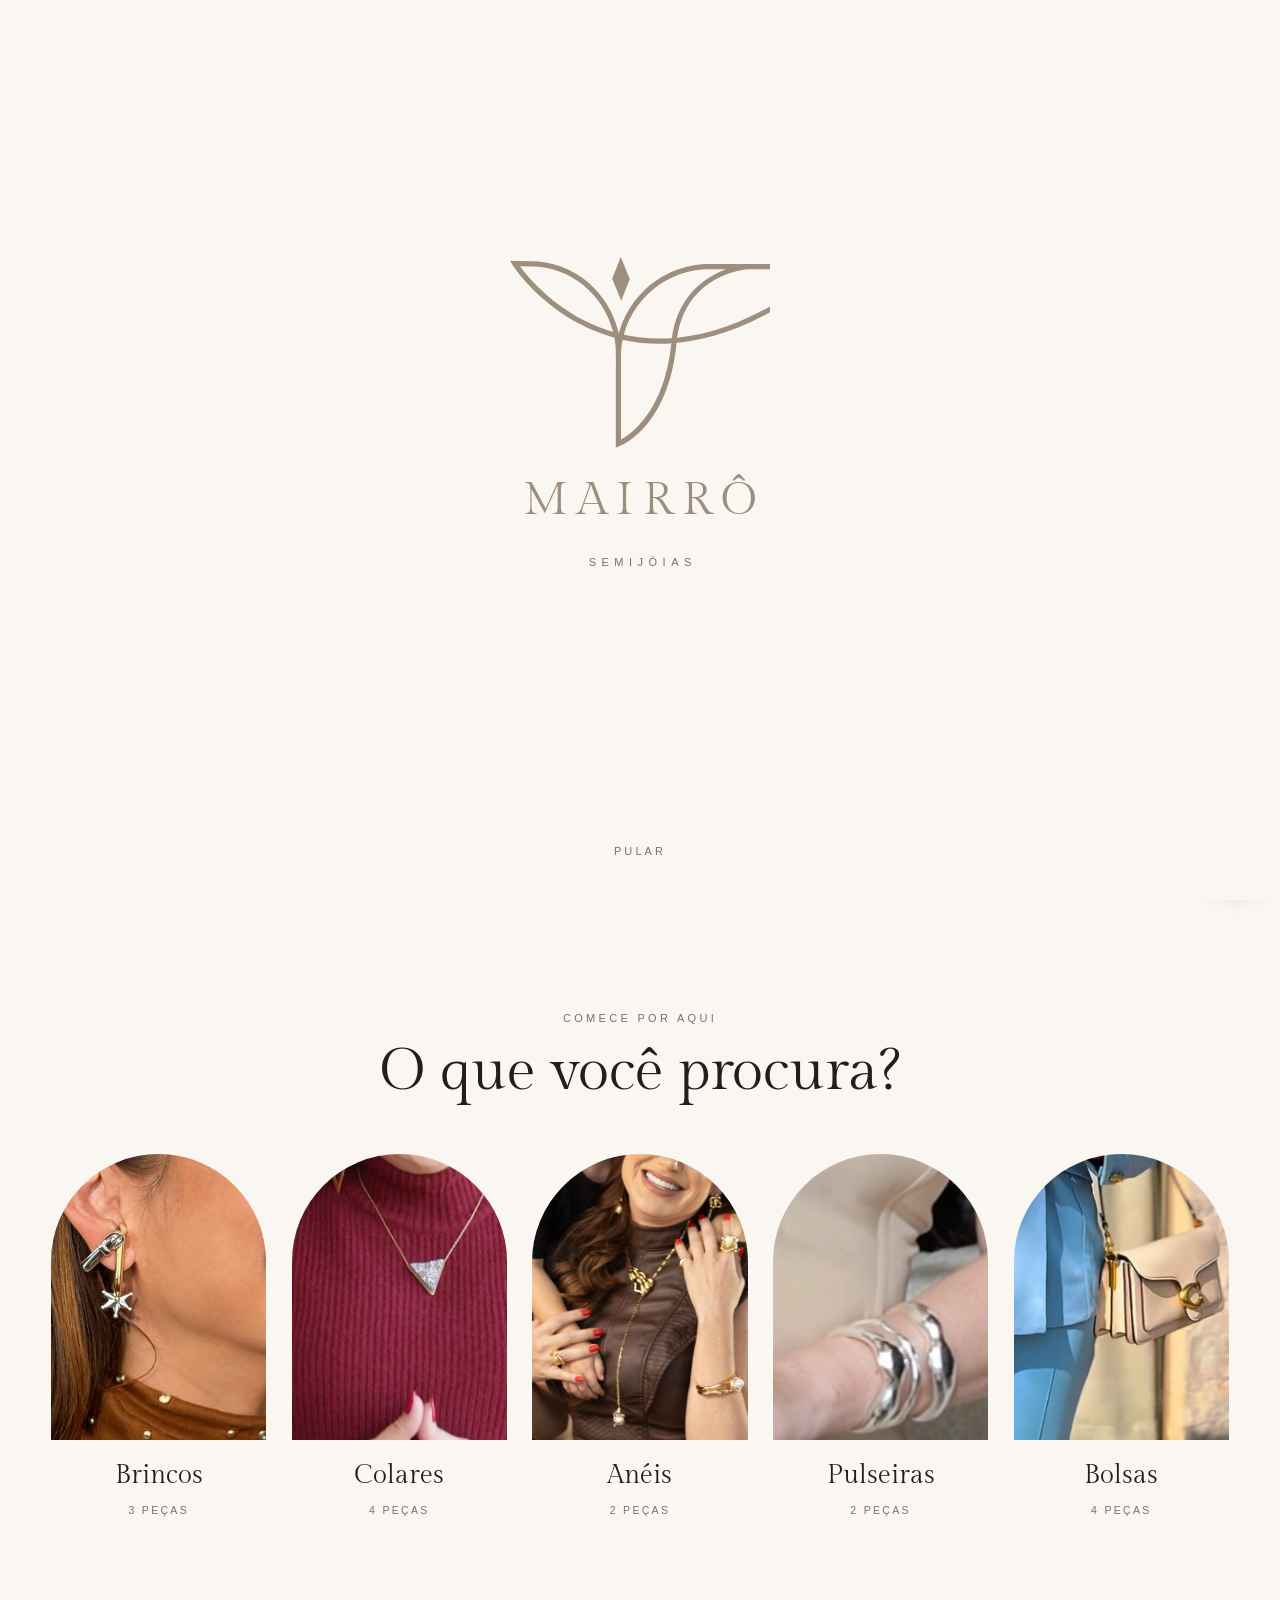
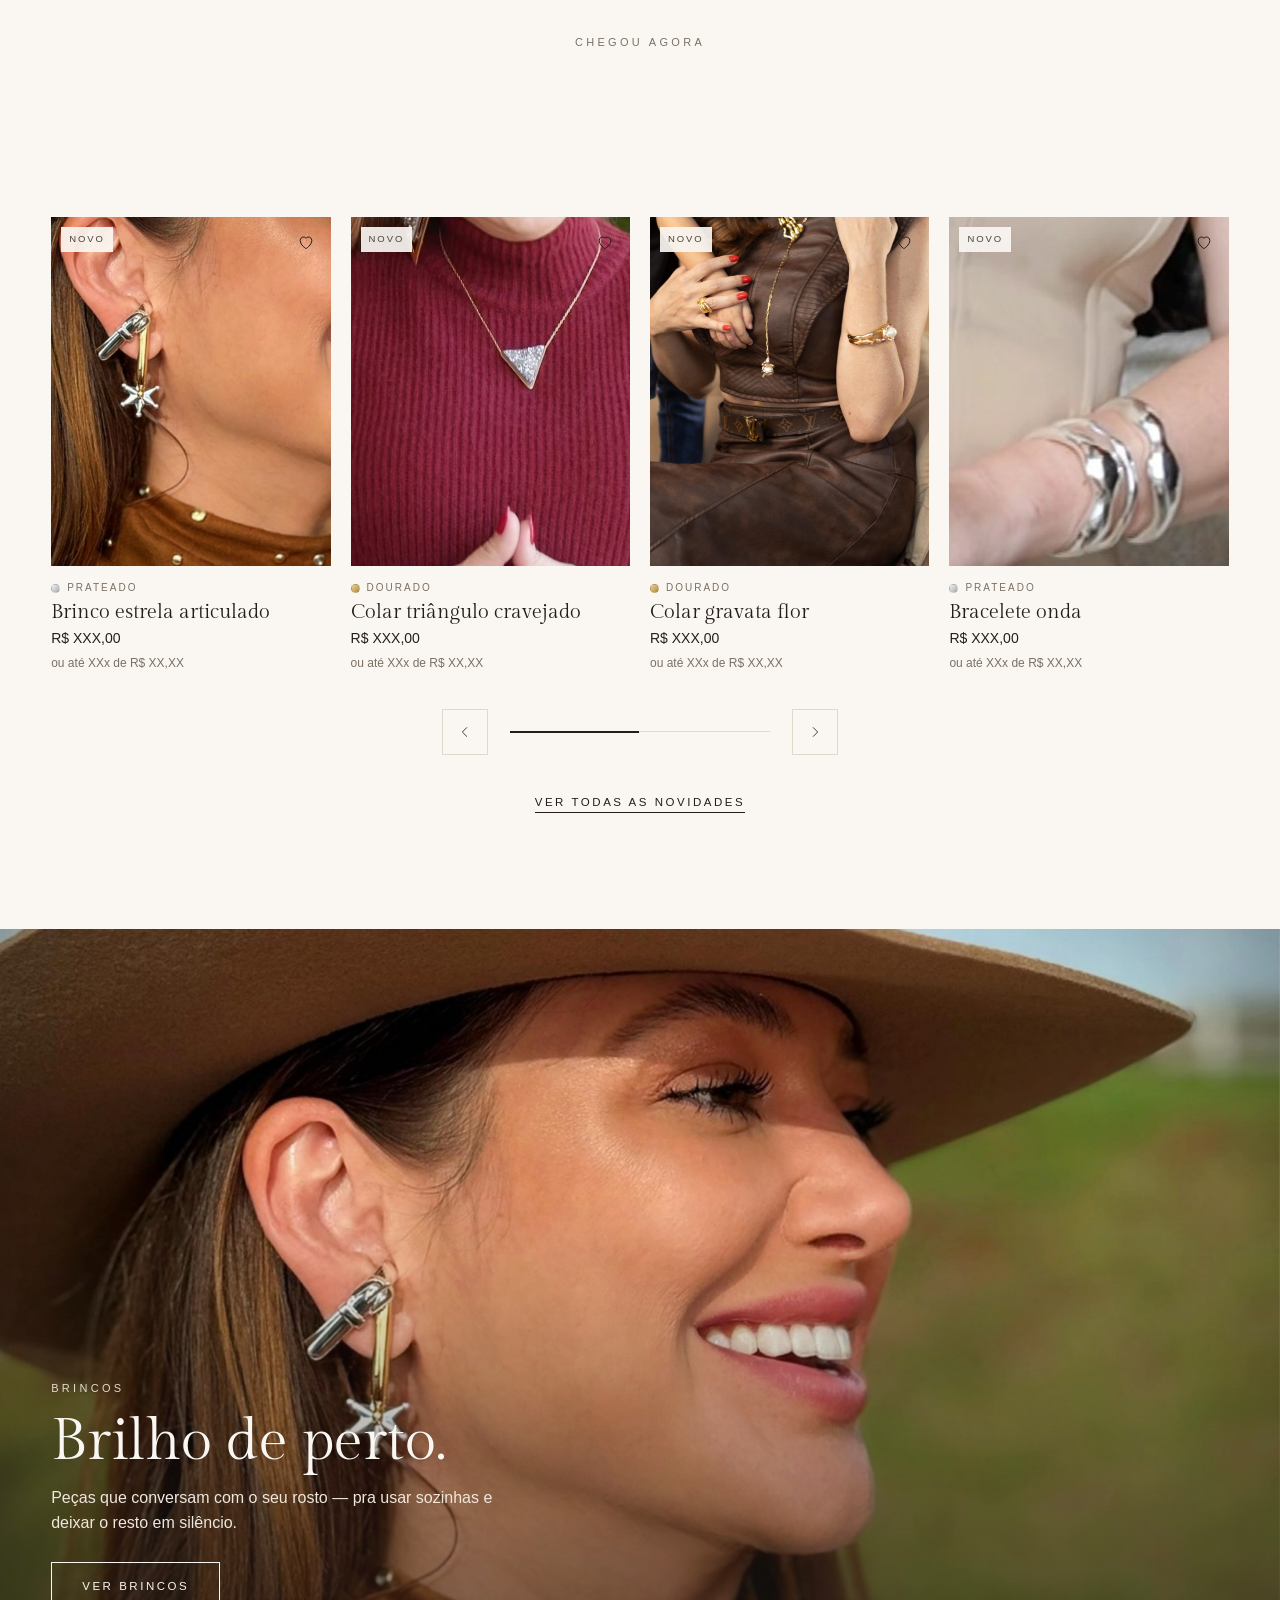
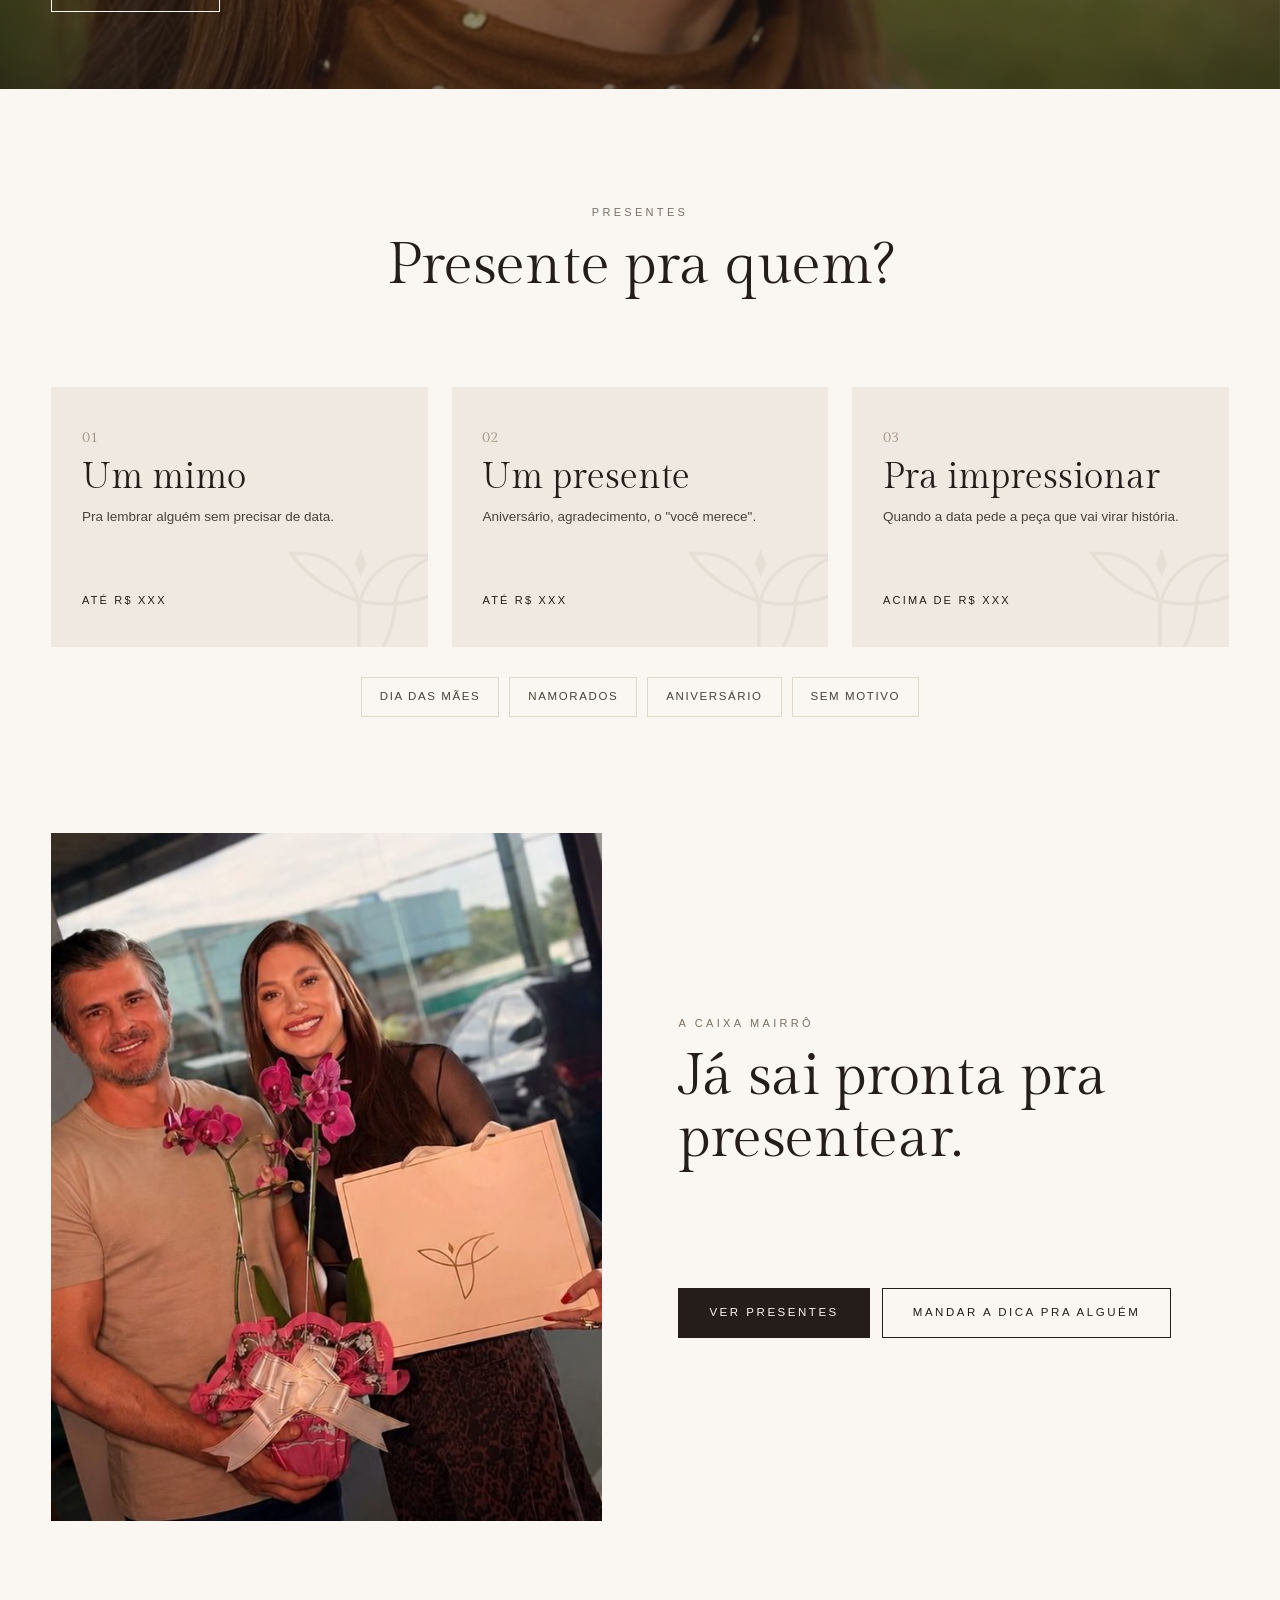
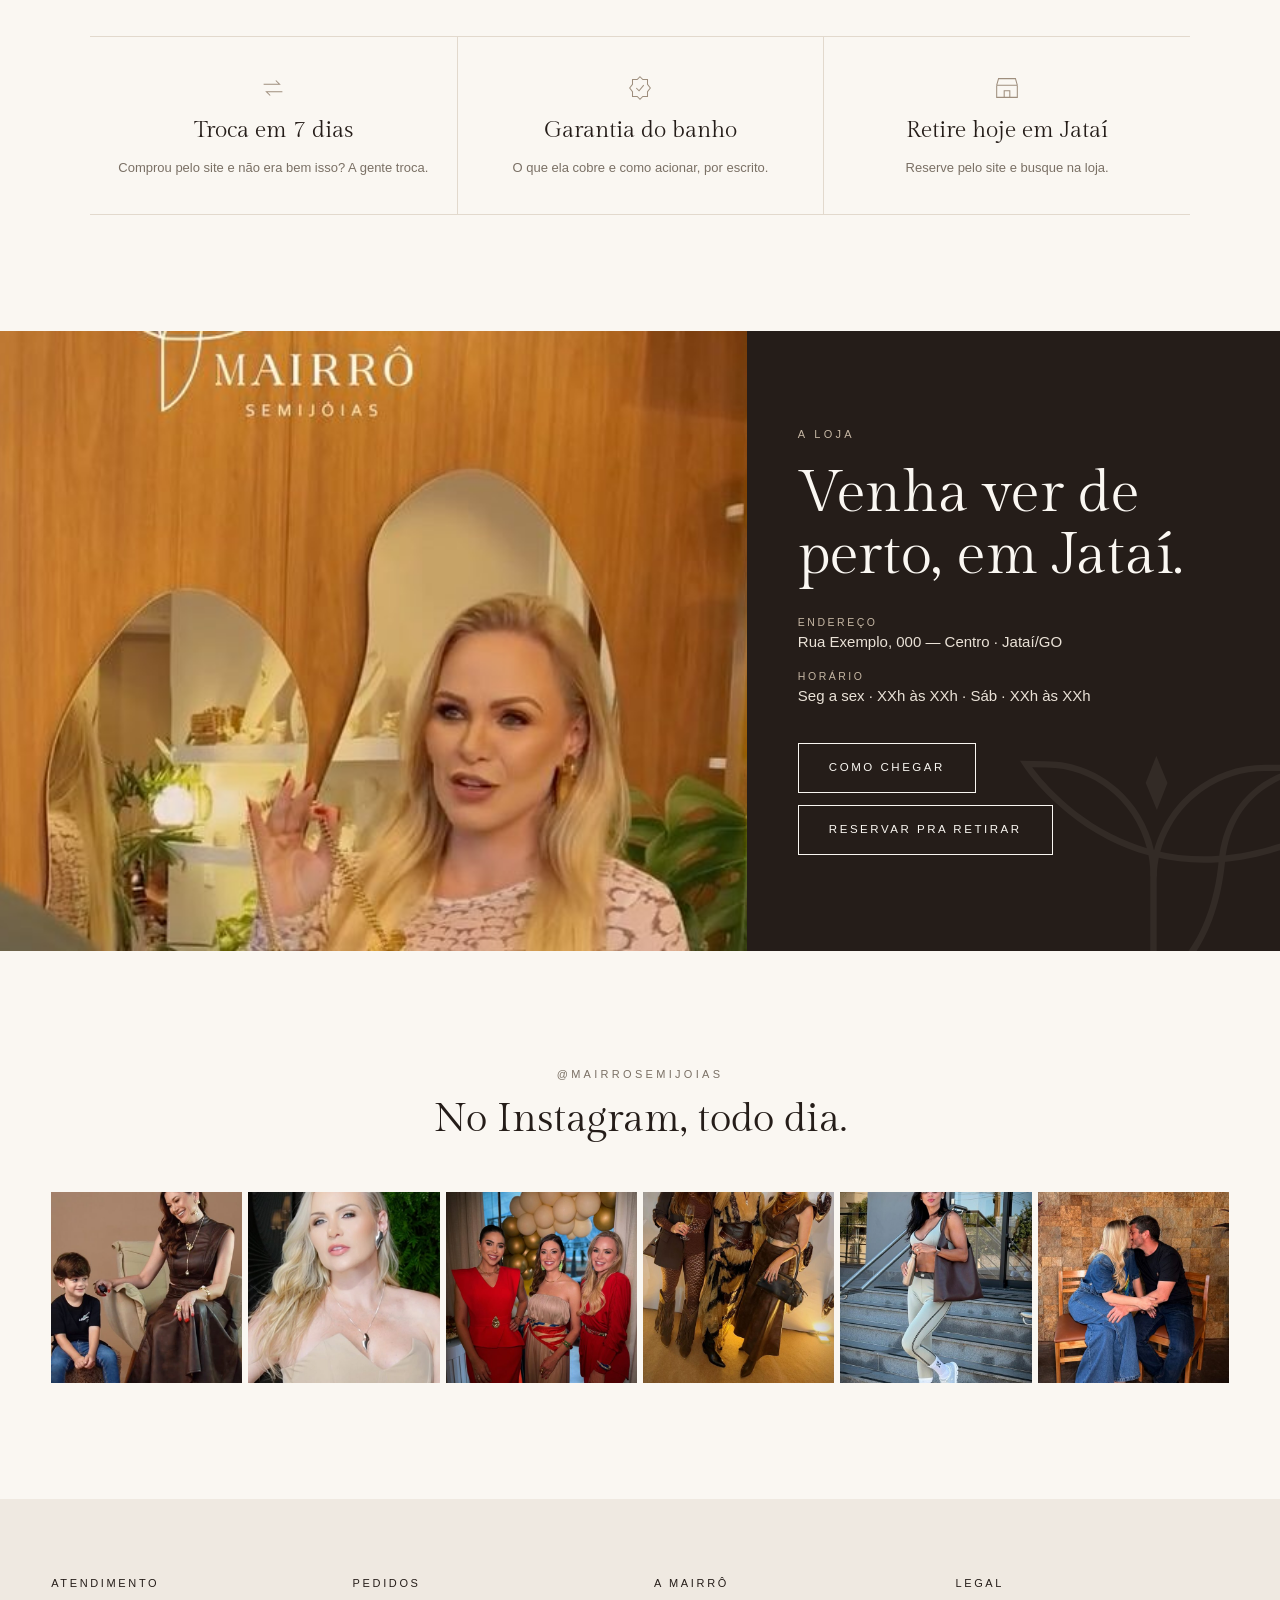
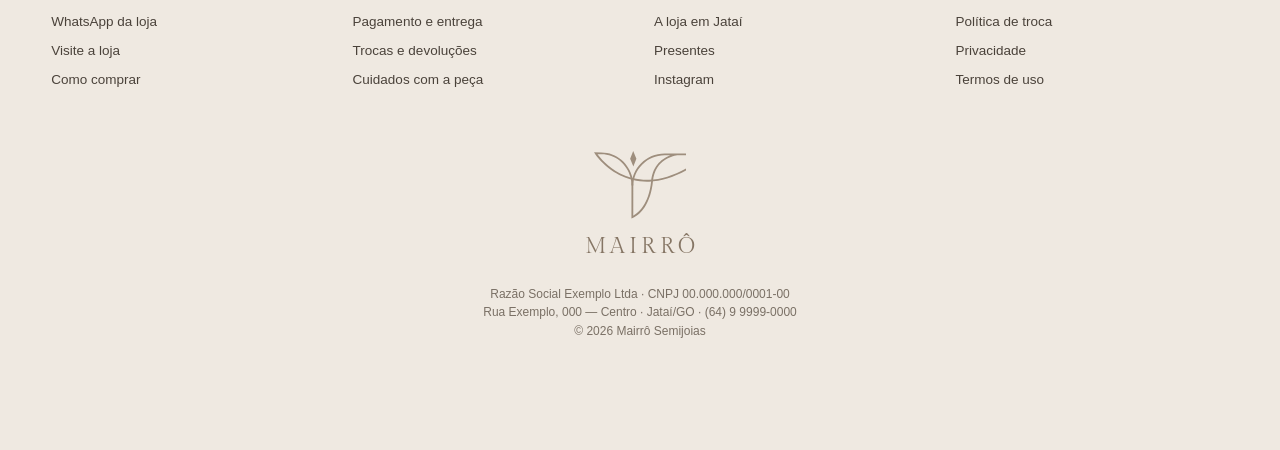
==== v3/index.html @ e27d553a "previa v3 @ c50f13db6a3b Pasta previa_v3_2026-09-25, sem CNAME, com noindex." ====
<!doctype html>
<html lang="pt-BR">
<head>
<meta charset="utf-8">
<meta name="robots" content="noindex, nofollow">
<meta name="previa-commit" content="c50f13db6a3b">
<meta name="viewport" content="width=device-width, initial-scale=1, viewport-fit=cover">
<meta name="previa" content="ZELES · Mairrô · prévia v3 · 25/09/2026">
<title>Mairrô Semijoias · Jataí</title>
<meta name="description" content="Semijoias e bolsas escolhidas peça por peça. Loja em Jataí/GO, envio para todo o Brasil.">
<meta name="theme-color" content="#FAF7F2">
<link rel="icon" href="img/favicon.svg" type="image/svg+xml">
<link rel="stylesheet" href="estilo.css">
</head>
<body class="abrindo">

<div id="abertura" aria-hidden="true">
  <div class="ab-marca">
    <svg class="ab-grafismo" data-grafismo viewBox="0 0 6698.79 4912.3"></svg>
    <div class="ab-nome"><span>M</span><span>A</span><span>I</span><span>R</span><span>R</span><span>Ô</span></div>
    <div class="ab-sub">SEMIJÓIAS</div>
  </div>
  <button class="ab-pular" type="button">pular</button>
</div>

<div class="faixa-topo"><div class="faixa-trilho">
  <span>Loja em Jataí · reserve e retire hoje</span><span class="ponto">◆</span>
  <span>Enviamos para todo o Brasil</span><span class="ponto">◆</span>
  <span>Troca em 7 dias</span>
</div></div>

<header class="topo" id="topo">
  <div class="topo-linha">
    <div class="topo-esq">
      <button class="ic-btn" id="abrir-menu" aria-label="Abrir menu"><svg viewBox="0 0 24 24"><path d="M3 7h18M3 12h18M3 17h18"/></svg></button>
      <a class="topo-link so-desk" href="#/loja">A loja em Jataí</a>
    </div>
    <a class="marca" href="#/" aria-label="Mairrô Semijoias — início">
      <svg class="marca-grafismo" data-grafismo viewBox="0 0 6698.79 4912.3" aria-hidden="true"></svg>
      <span class="marca-texto"><span class="marca-nome">MAIRRÔ</span><span class="marca-sub">SEMIJÓIAS</span></span>
    </a>
    <div class="topo-dir">
      <a class="topo-link so-desk" href="#/como-comprar">Como comprar</a>
      <button class="ic-btn" id="abrir-selecao" aria-label="Minha seleção">
        <svg viewBox="0 0 24 24"><path d="M12 20s-7-4.4-7-10a4 4 0 0 1 7-2.6A4 4 0 0 1 19 10c0 5.6-7 10-7 10z"/></svg>
        <span class="contador" id="contador" hidden>0</span>
      </button>
    </div>
  </div>
  <nav class="menu-desk" aria-label="Categorias">
    <a href="#/novidades">Novidades</a><a href="#/c/brincos">Brincos</a><a href="#/c/colares">Colares</a>
    <a href="#/c/aneis">Anéis</a><a href="#/c/pulseiras">Pulseiras</a><a href="#/c/bolsas">Bolsas</a>
    <a href="#/presentes" class="destaque">Presentes</a>
  </nav>
</header>

<div class="veu" id="veu"></div>
<aside class="gaveta gaveta-esq" id="gaveta-menu" aria-label="Menu">
  <div class="gaveta-cab"><span class="gaveta-tit">Menu</span><button class="ic-btn" data-fechar aria-label="Fechar"><svg viewBox="0 0 24 24"><path d="M6 6l12 12M18 6L6 18"/></svg></button></div>
  <nav class="menu-cel">
    <a href="#/novidades">Novidades</a><a href="#/c/brincos">Brincos</a><a href="#/c/colares">Colares</a>
    <a href="#/c/aneis">Anéis</a><a href="#/c/pulseiras">Pulseiras</a><a href="#/c/bolsas">Bolsas</a>
    <a href="#/presentes">Presentes</a>
  </nav>
  <div class="menu-cel-2">
    <a href="#/loja">A loja em Jataí</a><a href="#/como-comprar">Como comprar e trocar</a>
    <a href="https://www.instagram.com/mairrosemijoias" target="_blank" rel="noopener">Instagram @mairrosemijoias</a>
  </div>
  <svg class="gaveta-marca" data-grafismo viewBox="0 0 6698.79 4912.3" aria-hidden="true"></svg>
</aside>
<aside class="gaveta gaveta-dir" id="gaveta-selecao" aria-label="Minha seleção">
  <div class="gaveta-cab"><span class="gaveta-tit">Minha seleção</span><button class="ic-btn" data-fechar aria-label="Fechar"><svg viewBox="0 0 24 24"><path d="M6 6l12 12M18 6L6 18"/></svg></button></div>
  <div id="selecao-corpo"></div>
</aside>

<main id="app" tabindex="-1"></main>

<footer class="rodape">
  <div class="rodape-grade">
    <div><h4>Atendimento</h4><a href="#" data-whats="Oi! Vim pelo site e queria uma ajuda.">WhatsApp da loja</a><a href="#/loja">Visite a loja</a><a href="#/como-comprar">Como comprar</a></div>
    <div><h4>Pedidos</h4><a href="#/como-comprar">Pagamento e entrega</a><a href="#/como-comprar#troca">Trocas e devoluções</a><a href="#/como-comprar#cuidados">Cuidados com a peça</a></div>
    <div><h4>A Mairrô</h4><a href="#/loja">A loja em Jataí</a><a href="#/presentes">Presentes</a><a href="https://www.instagram.com/mairrosemijoias" target="_blank" rel="noopener">Instagram</a></div>
    <div><h4>Legal</h4><a href="#/como-comprar#troca">Política de troca</a><a href="#/como-comprar#privacidade">Privacidade</a><a href="#/como-comprar#termos">Termos de uso</a></div>
  </div>
  <div class="rodape-marca">
    <svg data-grafismo viewBox="0 0 6698.79 4912.3" aria-hidden="true"></svg>
    <span class="marca-nome">MAIRRÔ</span>
  </div>
  <p class="rodape-legal" id="rodape-legal"></p>
</footer>

<a class="whats-flutua" href="#" data-whats="Oi! Vim pelo site da Mairrô." aria-label="Falar no WhatsApp">
  <svg viewBox="0 0 24 24"><path d="M20 12a8 8 0 0 1-11.8 7L4 20l1.1-4A8 8 0 1 1 20 12z"/><path d="M9 9.5c.3 1.9 2.4 4.3 5 5l1.2-1.2-1.8-.9-.7.7c-.9-.4-1.9-1.4-2.3-2.3l.7-.7-.9-1.8z" class="cheio"/></svg>
</a>
<div class="aviso" id="aviso" role="status" aria-live="polite"></div>
<div class="selo-previa">Prévia ZELES · dados de exemplo</div>

<script src="dados.js"></script>
<script src="site.js"></script>
</body>
</html>
---- v3/estilo.css ----
@font-face{font-family:"Gilda Display";src:url("fontes/gilda-display.woff2") format("woff2");font-weight:400;font-display:swap}
@font-face{font-family:"Jost";src:url("fontes/jost.woff2") format("woff2");font-weight:300 500;font-display:swap}
/* Mairrô Semijoias — prévia v3 (25/09/2026), ZELES.
   Referências pedidas pelo Cassiano: Cartier, Hermès, Bulgari, Swarovski + o site da ālea.
   Cores: #E4DBD0 e #9E8E7D são as do arquivo do DESIGNER (Grafismo_PDF, Illustrator, 18/10/2023),
   lidas no próprio PDF. #FAF7F2, #251D19, #7A7065, #851D24 vêm do plano v4 (D12/D17): o #7A7065 dá
   4,54:1 sobre o papel e é a única tinta pra texto pequeno. #9E8E7D e #C6B7A4 NUNCA viram texto corrido.
   Fontes (OFL): Gilda Display no título (didone fina, parente do "MAIRRÔ" da logo; a Cormorant saiu
   porque desloca o acento do ô/í minúsculo), Jost no corpo
   (o "SEMIJÓIAS" espaçado). Troca de fonte = mudar --f-titulo / --f-corpo, nada mais. */

:root{
  --papel:#FAF7F2; --areia:#E4DBD0; --areia-2:#EFE9E1; --taupe:#9E8E7D; --marca:#C6B7A4;
  --tinta:#251D19; --tinta-2:#4A423A; --texto-peq:#7A7065; --vinho:#851D24; --linha:#E2D9CD;
  --f-titulo:"Gilda Display", "Didot", Georgia, serif;
  --f-corpo:"Jost", "Helvetica Neue", Arial, sans-serif;
  --lado:clamp(16px, 4vw, 56px);
  --topo-h:0px;
  --ease:cubic-bezier(.22,.61,.36,1);
}
*{box-sizing:border-box;margin:0;padding:0}
html{-webkit-text-size-adjust:100%}
body{font-synthesis:none;font-variant-numeric:lining-nums;background:var(--papel);color:var(--tinta);font-family:var(--f-corpo);font-weight:350;font-size:16px;line-height:1.55;
  -webkit-font-smoothing:antialiased;overflow-x:hidden}
img{display:block;max-width:100%}
a{color:inherit;text-decoration:none}
button{font:inherit;color:inherit;background:none;border:0;cursor:pointer}
svg{display:block}
:focus-visible{outline:1px solid var(--tinta);outline-offset:3px}

/* ---------- abertura (a da ālea, com o grafismo do designer se desenhando) ---------- */
#abertura{position:fixed;inset:0;z-index:100;background:var(--papel);display:grid;place-items:center;
  transition:opacity .7s var(--ease), visibility 0s linear .7s}
body:not(.abrindo) #abertura{opacity:0;visibility:hidden;pointer-events:none}
.ab-marca{display:grid;justify-items:center;gap:18px;transform:translateY(-4vh)}
.ab-grafismo{width:min(46vw,260px);height:auto;overflow:visible}
.ab-grafismo path{fill:var(--taupe);fill-opacity:0;stroke:var(--taupe);stroke-width:26;stroke-dasharray:1;stroke-dashoffset:1}
body.abrindo.anima .ab-grafismo path{animation:desenha 1.7s var(--ease) forwards, preenche .9s ease 1.35s forwards}
@keyframes desenha{to{stroke-dashoffset:0}}
@keyframes preenche{to{fill-opacity:1;stroke-opacity:0}}
.ab-nome{font-family:var(--f-titulo);font-weight:300;font-size:clamp(30px,7vw,46px);letter-spacing:.2em;color:var(--taupe);margin-right:-.2em}
.ab-nome span{display:inline-block;opacity:0;transform:translateY(10px)}
body.abrindo.anima .ab-nome span{animation:letra .7s var(--ease) forwards}
.ab-nome span:nth-child(1){animation-delay:1.45s!important}.ab-nome span:nth-child(2){animation-delay:1.52s!important}
.ab-nome span:nth-child(3){animation-delay:1.59s!important}.ab-nome span:nth-child(4){animation-delay:1.66s!important}
.ab-nome span:nth-child(5){animation-delay:1.73s!important}.ab-nome span:nth-child(6){animation-delay:1.80s!important}
@keyframes letra{to{opacity:1;transform:none}}
.ab-sub{font-size:11px;letter-spacing:.5em;margin-right:-.5em;color:var(--texto-peq);opacity:0}
body.abrindo.anima .ab-sub{animation:letra .8s var(--ease) 2.05s forwards}
.ab-pular{position:absolute;bottom:max(28px,env(safe-area-inset-bottom));left:50%;transform:translateX(-50%);
  font-size:11px;letter-spacing:.28em;text-transform:uppercase;color:var(--texto-peq);padding:12px 18px}
body.sem-abertura #abertura{display:none}
body.sem-abertura *, body.sem-abertura *::before{transition-duration:0s!important}

/* ---------- faixa de topo ---------- */
.faixa-topo{background:var(--tinta);color:var(--areia);font-size:11px;letter-spacing:.18em;text-transform:uppercase;
  overflow:hidden;white-space:nowrap;height:34px;display:flex;align-items:center;justify-content:center}
.faixa-trilho{display:flex;gap:18px;align-items:center}
.faixa-trilho .ponto{font-size:6px;color:var(--taupe)}
@media (max-width:760px){
  .faixa-trilho{animation:corre 26s linear infinite;justify-content:flex-start;padding-left:100%}
  .faixa-topo{justify-content:flex-start}
  @keyframes corre{to{transform:translateX(-100%)}}
}

/* ---------- cabeçalho (Cartier: marca no centro, menu fino em maiúsculas) ---------- */
.topo{position:sticky;top:0;z-index:40;background:rgba(250,247,242,.94);backdrop-filter:saturate(1.2) blur(10px);
  -webkit-backdrop-filter:saturate(1.2) blur(10px);border-bottom:1px solid transparent;transition:border-color .3s}
.topo.rolou{border-bottom-color:var(--linha)}
.topo-linha{display:grid;grid-template-columns:1fr auto 1fr;align-items:center;padding:14px var(--lado);transition:padding .35s var(--ease)}
.topo.rolou .topo-linha{padding-top:8px;padding-bottom:8px}
.topo-esq{display:flex;align-items:center;gap:22px}
.topo-dir{display:flex;align-items:center;gap:22px;justify-content:flex-end}
.topo-link{font-size:11px;letter-spacing:.2em;text-transform:uppercase;color:var(--tinta-2)}
.topo-link:hover{color:var(--tinta)}
.ic-btn{width:40px;height:40px;display:grid;place-items:center;position:relative;border-radius:50%}
.ic-btn svg{width:22px;height:22px;fill:none;stroke:var(--tinta);stroke-width:1.2}
.contador{position:absolute;top:3px;right:1px;min-width:17px;height:17px;border-radius:9px;background:var(--tinta);color:var(--papel);
  font-size:10px;display:grid;place-items:center;padding:0 4px;letter-spacing:0}
.marca{display:flex;align-items:center;gap:12px;color:var(--taupe)}
.marca-grafismo{height:40px;width:auto;transition:height .35s var(--ease)}
.marca-grafismo path{fill:var(--taupe)}
.topo.rolou .marca-grafismo{height:30px}
.marca-texto{display:flex;flex-direction:column;align-items:center;line-height:1}
.marca-nome{font-family:var(--f-titulo);font-weight:400;font-size:25px;letter-spacing:.2em;margin-right:-.2em;color:#857564}
.marca-sub{font-size:8.5px;letter-spacing:.52em;margin-right:-.52em;margin-top:6px;color:var(--texto-peq)}
.menu-desk{display:flex;justify-content:center;gap:clamp(18px,2.6vw,40px);padding:2px var(--lado) 14px;font-size:11.5px;
  letter-spacing:.2em;text-transform:uppercase;transition:padding .35s var(--ease)}
.topo.rolou .menu-desk{padding-bottom:9px}
.menu-desk a{position:relative;padding:4px 0;color:var(--tinta-2)}
.menu-desk a::after{content:"";position:absolute;left:0;right:0;bottom:-1px;height:1px;background:var(--tinta);transform:scaleX(0);transition:transform .35s var(--ease)}
.menu-desk a:hover::after,.menu-desk a.ativo::after{transform:scaleX(1)}
.menu-desk a:hover,.menu-desk a.ativo{color:var(--tinta)}
.menu-desk a.destaque{color:var(--vinho)}
@media (min-width:961px){#abrir-menu{display:none}}
@media (max-width:960px){
  .menu-desk,.so-desk{display:none}
  .topo-linha{padding:10px var(--lado)}
  .marca-grafismo{height:30px}.topo.rolou .marca-grafismo{height:26px}
  .marca-nome{font-size:20px}.marca-sub{font-size:7.5px;margin-top:5px}
}

/* ---------- gavetas ---------- */
.veu{position:fixed;inset:0;z-index:60;background:rgba(37,29,25,.34);opacity:0;pointer-events:none;transition:opacity .35s}
body.gaveta-aberta .veu{opacity:1;pointer-events:auto}
.gaveta{position:fixed;top:0;bottom:0;z-index:61;width:min(420px,88vw);background:var(--papel);display:flex;flex-direction:column;
  transition:transform .45s var(--ease), visibility 0s linear .45s;visibility:hidden;overflow:auto}
.gaveta-esq{left:0;transform:translateX(-100%)}
.gaveta-dir{right:0;transform:translateX(100%)}
.gaveta.aberta{transform:none;visibility:visible;transition:transform .45s var(--ease), visibility 0s;box-shadow:0 0 60px rgba(37,29,25,.18)}
.gaveta-cab{display:flex;justify-content:space-between;align-items:center;padding:14px var(--lado);border-bottom:1px solid var(--linha)}
.gaveta-tit{font-size:11px;letter-spacing:.24em;text-transform:uppercase;color:var(--texto-peq)}
.menu-cel{display:flex;flex-direction:column;padding:18px var(--lado)}
.menu-cel a{font-family:var(--f-titulo);font-size:32px;font-weight:400;line-height:1.35;padding:4px 0}
.menu-cel a:last-child{color:var(--vinho)}
.menu-cel-2{display:flex;flex-direction:column;gap:14px;padding:18px var(--lado);border-top:1px solid var(--linha);
  font-size:12px;letter-spacing:.16em;text-transform:uppercase;color:var(--tinta-2)}
.gaveta-marca{width:62%;margin:auto auto 28px;opacity:.12}
.gaveta-marca path{fill:var(--taupe)}

/* ---------- blocos comuns ---------- */
main{min-height:60vh;outline:none}
.sec{padding:clamp(56px,9vw,120px) var(--lado)}
.sec-cab{text-align:center;max-width:680px;margin:0 auto clamp(28px,4vw,52px)}
.kicker{font-size:11px;letter-spacing:.3em;text-transform:uppercase;color:var(--texto-peq);display:block;margin-bottom:14px}
.titulo{font-family:var(--f-titulo);font-weight:400;font-size:clamp(34px,5vw,58px);line-height:1.06;letter-spacing:-.005em}
.titulo-m{font-family:var(--f-titulo);font-weight:400;font-size:clamp(28px,3.4vw,40px);line-height:1.1}
.lead{font-size:clamp(15px,1.3vw,17px);color:var(--tinta-2);margin-top:14px}
.btn{display:inline-flex;align-items:center;justify-content:center;gap:10px;height:50px;padding:0 30px;font-size:11.5px;letter-spacing:.22em;
  text-transform:uppercase;border:1px solid var(--tinta);transition:background .3s,color .3s;white-space:nowrap}
.btn-cheio{background:var(--tinta);color:var(--papel)}
.btn-cheio:hover{background:#3a2f28}
.btn-vazio:hover{background:var(--tinta);color:var(--papel)}
.btn-claro{border-color:var(--papel);color:var(--papel)}
.btn-claro:hover{background:var(--papel);color:var(--tinta)}
.btn-bloco{width:100%}
.btn svg{width:18px;height:18px;fill:none;stroke:currentColor;stroke-width:1.3}
.link-seta{font-size:11.5px;letter-spacing:.22em;text-transform:uppercase;border-bottom:1px solid currentColor;padding-bottom:4px}
.botoes{display:flex;gap:12px;flex-wrap:wrap}

/* revelação por rolagem (medida na ālea: opacity 0 + translateY, 0,8 s, uma vez só) */
.rv{opacity:0;transform:translateY(46px);transition:opacity .8s var(--ease), transform .8s var(--ease)}
.rv.visto{opacity:1;transform:none}
@media (prefers-reduced-motion:reduce){.rv{opacity:1;transform:none;transition:none}}

/* ---------- home: abertura editorial (Bulgari: foto grande, título serifado) ---------- */
.hero{display:grid;grid-template-columns:minmax(0,5fr) minmax(0,6fr);min-height:calc(100svh - 150px);background:var(--areia-2)}
.hero-texto{position:relative;display:flex;flex-direction:column;justify-content:center;padding:clamp(40px,6vw,96px) var(--lado);overflow:hidden}
.hero-texto .agua{position:absolute;right:-18%;bottom:-8%;width:92%;opacity:.07;pointer-events:none}
.hero-texto .agua path{fill:var(--taupe)}
.hero-texto h1{font-family:var(--f-titulo);font-weight:300;font-size:clamp(48px,6.6vw,96px);line-height:.98;letter-spacing:-.01em;position:relative}
.hero-texto h1 em{font-style:normal;color:var(--taupe)}
.hero-texto .lead{max-width:420px;margin:22px 0 34px;position:relative}
.hero-foto{position:relative;overflow:hidden;min-height:520px}
.hero-foto img{position:absolute;inset:0;width:100%;height:100%;object-fit:cover;object-position:50% 30%;transform:scale(1.06);transition:transform 2.4s var(--ease)}
.pronto .hero-foto img{transform:none}
.hero-legenda{position:absolute;left:24px;bottom:22px;font-size:10.5px;letter-spacing:.24em;text-transform:uppercase;color:var(--papel);text-shadow:0 1px 8px rgba(0,0,0,.35)}
@media (max-width:860px){
  .hero{grid-template-columns:1fr;min-height:0}
  .hero-foto{order:-1;min-height:0;aspect-ratio:4/5}
  .hero-texto{padding:36px var(--lado) 44px}
  .hero-texto h1{font-size:clamp(44px,12vw,60px)}
  .hero-texto .lead{margin:16px 0 26px}
  .hero-texto .botoes .btn{flex:1 1 0;padding:0 12px}
}

/* ---------- categorias em arco (o arco dos espelhos da loja dela) ---------- */
.cats{display:grid;grid-template-columns:repeat(5,minmax(0,1fr));gap:clamp(12px,2vw,28px);max-width:1280px;margin:0 auto}
.cat{display:flex;flex-direction:column;align-items:center;gap:16px;text-align:center}
.cat-arco{width:100%;aspect-ratio:3/4;border-radius:999px 999px 4px 4px;overflow:hidden;background:var(--areia)}
.cat-arco img{width:100%;height:100%;object-fit:cover;transition:transform 1.2s var(--ease)}
.cat:hover .cat-arco img{transform:scale(1.06)}
.cat-nome{font-family:var(--f-titulo);font-size:clamp(20px,2vw,26px);font-weight:400}
.cat-mais{font-size:10.5px;letter-spacing:.22em;text-transform:uppercase;color:var(--texto-peq);margin-top:-10px}
@media (max-width:760px){
  .cats{display:flex;overflow-x:auto;scroll-snap-type:x proximity;margin:0 calc(var(--lado)*-1);padding:0 var(--lado);gap:14px;scrollbar-width:none}
  .cats::-webkit-scrollbar{display:none}
  .cat{flex:0 0 38%;scroll-snap-align:start}
}

/* ---------- cartão de produto (Hermès: grade limpa; Swarovski: selo do material) ---------- */
.grade{display:grid;grid-template-columns:repeat(4,minmax(0,1fr));gap:clamp(24px,3vw,44px) clamp(12px,1.6vw,24px);max-width:1360px;margin:0 auto}
@media (max-width:1100px){.grade{grid-template-columns:repeat(3,minmax(0,1fr))}}
@media (max-width:760px){.grade{grid-template-columns:repeat(2,minmax(0,1fr));gap:28px 12px}}
.card{position:relative;display:flex;flex-direction:column}
.card-foto{position:relative;aspect-ratio:4/5;overflow:hidden;background:var(--areia-2)}
.card-foto img{width:100%;height:100%;object-fit:cover;transition:transform 1.1s var(--ease), opacity .6s}
.card-foto img.alt{position:absolute;inset:0;opacity:0}
.card:hover .card-foto img{transform:scale(1.045)}
.card:hover .card-foto img.alt{opacity:1}
.card-selo{position:absolute;left:10px;top:10px;font-size:9.5px;letter-spacing:.2em;text-transform:uppercase;background:rgba(250,247,242,.92);
  padding:5px 8px;color:var(--tinta-2)}
.coracao{position:absolute;right:6px;top:6px;width:38px;height:38px;display:grid;place-items:center;z-index:2}
.coracao svg{width:20px;height:20px;fill:none;stroke:var(--tinta);stroke-width:1.2;transition:transform .3s var(--ease), fill .2s}
.coracao.marcado svg{fill:var(--vinho);stroke:var(--vinho)}
.coracao:active svg{transform:scale(.82)}
.card-info{padding-top:14px;display:flex;flex-direction:column;gap:4px}
.card-tom{font-size:10px;letter-spacing:.2em;text-transform:uppercase;color:var(--texto-peq);display:flex;align-items:center;gap:7px}
.bolinha{width:9px;height:9px;border-radius:50%;display:inline-block;border:1px solid rgba(0,0,0,.08)}
.bolinha.dourado{background:linear-gradient(135deg,#E9D39A,#B38A3E)}
.bolinha.prateado{background:linear-gradient(135deg,#F2F2F0,#A9ABAE)}
.bolinha.couro{background:linear-gradient(135deg,#8A6A52,#4B3527)}
.card-nome{font-family:var(--f-titulo);font-size:clamp(18px,1.6vw,21px);line-height:1.2;font-weight:500}
.card-preco{font-size:14px;color:var(--tinta)}
.card-parc{font-size:12px;color:var(--texto-peq)}

/* trilho horizontal (Bulgari: carrossel de novidades) */
.trilho-wrap{position:relative;max-width:1440px;margin:0 auto}
.trilho{display:grid;grid-auto-flow:column;grid-auto-columns:calc((100% - 3*20px)/4);gap:20px;overflow-x:auto;scroll-snap-type:x mandatory;
  scrollbar-width:none;padding-bottom:6px}
.trilho::-webkit-scrollbar{display:none}
.trilho>.card{scroll-snap-align:start}
@media (max-width:1100px){.trilho{grid-auto-columns:calc((100% - 2*20px)/3)}}
@media (max-width:760px){.trilho{grid-auto-columns:68%;gap:12px;margin:0 calc(var(--lado)*-1);padding:0 var(--lado);scroll-padding:0 var(--lado)}}
.trilho-nav{display:flex;justify-content:center;align-items:center;gap:22px;margin-top:30px}
.seta{width:46px;height:46px;border:1px solid var(--linha);display:grid;place-items:center;transition:border-color .3s}
.seta:hover{border-color:var(--tinta)}
.seta svg{width:16px;height:16px;fill:none;stroke:var(--tinta);stroke-width:1.3}
.trilho-barra{width:min(260px,40vw);height:1px;background:var(--linha);position:relative}
.trilho-barra i{position:absolute;top:-.5px;height:2px;background:var(--tinta);left:0;width:25%;transition:left .25s linear}

/* ---------- editorial em faixa (Bulgari: "o fascínio") ---------- */
.edit{position:relative;min-height:min(86svh,760px);display:flex;align-items:flex-end;color:var(--papel);overflow:hidden}
.edit img{position:absolute;inset:-6% 0;width:100%;height:112%;object-fit:cover;will-change:transform}
.edit::after{content:"";position:absolute;inset:0;background:linear-gradient(180deg,rgba(37,29,25,0) 35%,rgba(37,29,25,.62))}
.edit-texto{position:relative;z-index:1;padding:clamp(40px,6vw,90px) var(--lado);max-width:720px}
.edit-texto .kicker{color:var(--areia)}
.edit-texto p{margin:14px 0 26px;color:#EFE7DC;max-width:460px}

/* ---------- presente ---------- */
.presentes{display:grid;grid-template-columns:repeat(3,minmax(0,1fr));gap:clamp(12px,2vw,24px);max-width:1200px;margin:0 auto}
.pres{position:relative;background:var(--areia-2);padding:clamp(28px,3vw,44px) clamp(22px,2.4vw,36px);display:flex;flex-direction:column;gap:10px;
  min-height:260px;overflow:hidden;transition:background .4s}
.pres:hover{background:var(--areia)}
.pres .num{font-family:var(--f-titulo);font-size:15px;color:var(--taupe)}
.pres h3{font-family:var(--f-titulo);font-size:clamp(28px,2.8vw,36px);font-weight:400;line-height:1.05}
.pres p{font-size:13.5px;color:var(--tinta-2)}
.pres .faixa{margin-top:auto;font-size:11px;letter-spacing:.2em;text-transform:uppercase}
.pres svg.agua{position:absolute;right:-30px;bottom:-26px;width:170px;opacity:.1}
.pres svg.agua path{fill:var(--taupe)}
.ocasioes{display:flex;flex-wrap:wrap;justify-content:center;gap:10px;margin-top:30px}
.chip{height:40px;padding:0 18px;border:1px solid var(--linha);display:inline-flex;align-items:center;font-size:11.5px;letter-spacing:.14em;
  text-transform:uppercase;color:var(--tinta-2);background:transparent;transition:all .25s}
.chip:hover{border-color:var(--tinta);color:var(--tinta)}
.chip.ativo{background:var(--tinta);border-color:var(--tinta);color:var(--papel)}
@media (max-width:760px){.presentes{grid-template-columns:1fr}.pres{min-height:0}}

/* ---------- caixa Mairrô (Cartier: a caixa como assinatura) ---------- */
.dupla{display:grid;grid-template-columns:1fr 1fr;align-items:center;gap:clamp(28px,6vw,96px);max-width:1240px;margin:0 auto}
.dupla-foto{aspect-ratio:4/5;overflow:hidden;background:var(--areia)}
.dupla-foto img{width:100%;height:100%;object-fit:cover}
.dupla-texto p{color:var(--tinta-2);margin:16px 0 28px;max-width:440px}
.dupla.inverte .dupla-foto{order:2}
@media (max-width:860px){.dupla{grid-template-columns:1fr}.dupla.inverte .dupla-foto{order:0}}

/* ---------- confiança ---------- */
.confia{display:grid;grid-template-columns:repeat(3,minmax(0,1fr));max-width:1100px;margin:0 auto;border-top:1px solid var(--linha);border-bottom:1px solid var(--linha)}
.confia>a{padding:36px 22px;text-align:center;display:flex;flex-direction:column;align-items:center;gap:10px}
.confia>a+a{border-left:1px solid var(--linha)}
.confia svg{width:30px;height:30px;fill:none;stroke:var(--taupe);stroke-width:1.1}
.confia b{font-family:var(--f-titulo);font-size:23px;font-weight:500}
.confia span{font-size:13px;color:var(--texto-peq)}
@media (max-width:760px){.confia{grid-template-columns:1fr}.confia>a+a{border-left:0;border-top:1px solid var(--linha)}.confia>a{padding:24px 12px}}

/* ---------- loja (Bulgari: "a experiência da boutique") ---------- */
.loja-bloco{display:grid;grid-template-columns:7fr 5fr;min-height:620px;background:var(--tinta);color:var(--papel)}
.loja-fotos{position:relative;overflow:hidden}
.loja-fotos img{position:absolute;inset:0;width:100%;height:100%;object-fit:cover}
.loja-texto{padding:clamp(40px,6vw,90px) var(--lado);display:flex;flex-direction:column;justify-content:center;gap:6px;position:relative;overflow:hidden}
.loja-texto .kicker{color:var(--marca)}
.loja-texto dl{margin:22px 0 30px;display:grid;gap:14px}
.loja-texto dt{font-size:10.5px;letter-spacing:.24em;text-transform:uppercase;color:var(--marca)}
.loja-texto dd{font-size:15px;color:#EAE2D7}
.loja-texto .agua{position:absolute;right:-60px;bottom:-40px;width:320px;opacity:.07}
.loja-texto .agua path{fill:var(--areia)}
@media (max-width:860px){.loja-bloco{grid-template-columns:1fr}.loja-fotos{aspect-ratio:4/5}}

/* ---------- instagram ---------- */
.insta{display:grid;grid-template-columns:repeat(6,minmax(0,1fr));gap:6px}
.insta a{aspect-ratio:1;overflow:hidden;background:var(--areia)}
.insta img{width:100%;height:100%;object-fit:cover;transition:transform 1s var(--ease), filter .4s}
.insta a:hover img{transform:scale(1.06)}
@media (max-width:760px){.insta{grid-template-columns:repeat(3,minmax(0,1fr))}}

/* ---------- vitrine ---------- */
.vit-cab{padding:clamp(40px,6vw,80px) var(--lado) 26px;text-align:center}
.vit-cab .lead{max-width:560px;margin-left:auto;margin-right:auto}
.filtros{position:sticky;top:var(--topo-h);z-index:20;background:rgba(250,247,242,.96);border-top:1px solid var(--linha);border-bottom:1px solid var(--linha);
  display:flex;align-items:center;gap:10px;padding:10px var(--lado);overflow-x:auto;scrollbar-width:none}
.filtros::-webkit-scrollbar{display:none}
.filtros .chip{height:34px;flex:0 0 auto}
.filtros .conta{margin-left:auto;font-size:11px;letter-spacing:.16em;text-transform:uppercase;color:var(--texto-peq);flex:0 0 auto;padding-left:14px}
.vit-corpo{padding:34px var(--lado) clamp(60px,8vw,110px)}

/* ---------- ficha do produto ---------- */
.ficha{display:grid;grid-template-columns:minmax(0,7fr) minmax(0,5fr);gap:clamp(24px,5vw,80px);padding:clamp(18px,3vw,40px) var(--lado) 40px;max-width:1440px;margin:0 auto}
.migalha{font-size:11px;letter-spacing:.14em;text-transform:uppercase;color:var(--texto-peq);padding:18px var(--lado) 0;max-width:1440px;margin:0 auto}
.migalha a:hover{color:var(--tinta)}
.galeria{display:grid;grid-template-columns:1fr 1fr;gap:8px}
.galeria figure{aspect-ratio:4/5;overflow:hidden;background:var(--areia-2);cursor:zoom-in;position:relative}
.galeria figure:only-child{grid-column:1/-1;max-width:760px}
.galeria figure:first-child:nth-last-child(n+3){grid-column:1/-1}
.galeria img{width:100%;height:100%;object-fit:cover;transition:transform .5s var(--ease)}
.galeria figure.zoom img{transform:scale(1.9)}
.galeria figure.zoom{cursor:zoom-out}
.ficha-info{position:sticky;top:calc(var(--topo-h) + 24px);align-self:start;display:flex;flex-direction:column;gap:14px}
.ficha-info h1{font-family:var(--f-titulo);font-weight:400;font-size:clamp(34px,3.6vw,48px);line-height:1.05}
.preco-g{font-size:22px;font-weight:400}
.preco-g small{display:block;font-size:13px;color:var(--texto-peq);margin-top:2px}
.ficha-desc{color:var(--tinta-2);font-size:15px}
.disp{display:flex;align-items:center;gap:9px;font-size:12.5px;color:var(--tinta-2)}
.disp i{width:7px;height:7px;border-radius:50%;background:#5E8C61;display:inline-block;box-shadow:0 0 0 4px rgba(94,140,97,.14)}
.ficha-botoes{display:grid;gap:10px;margin-top:6px}
.ficha-mini{display:flex;gap:18px;justify-content:center;margin-top:4px}
.ficha-mini button{font-size:11px;letter-spacing:.18em;text-transform:uppercase;color:var(--tinta-2);display:flex;align-items:center;gap:8px;padding:8px 0}
.ficha-mini svg{width:17px;height:17px;fill:none;stroke:currentColor;stroke-width:1.2}
.ficha-mini .marcado svg{fill:var(--vinho);stroke:var(--vinho)}
.sanfona{border-top:1px solid var(--linha);margin-top:10px}
.sanfona details{border-bottom:1px solid var(--linha)}
.sanfona summary{list-style:none;cursor:pointer;display:flex;justify-content:space-between;align-items:center;padding:17px 0;font-size:12px;
  letter-spacing:.2em;text-transform:uppercase}
.sanfona summary::-webkit-details-marker{display:none}
.sanfona summary::after{content:"+";font-size:18px;font-weight:300;transition:transform .3s}
.sanfona details[open] summary::after{transform:rotate(45deg)}
.sanfona .conteudo{padding:0 0 20px;font-size:14px;color:var(--tinta-2)}
.sanfona table{width:100%;border-collapse:collapse}
.sanfona td{padding:7px 0;border-bottom:1px dashed var(--linha)}
.sanfona td:first-child{color:var(--texto-peq);width:44%}
@media (max-width:860px){
  .ficha{grid-template-columns:1fr;padding-top:10px}
  .galeria{grid-template-columns:none;grid-auto-flow:column;grid-auto-columns:88%;overflow-x:auto;scroll-snap-type:x mandatory;
    margin:0 calc(var(--lado)*-1);padding:0 var(--lado);scrollbar-width:none}
  .galeria::-webkit-scrollbar{display:none}
  .galeria figure{scroll-snap-align:center}
  .galeria figure:first-child,.galeria figure:only-child{grid-column:auto}
  .galeria:has(figure:only-child){grid-auto-columns:100%}
  .ficha-info{position:static}
}
.barra-compra{position:fixed;left:0;right:0;bottom:0;z-index:35;background:var(--papel);border-top:1px solid var(--linha);
  padding:10px var(--lado) max(10px,env(safe-area-inset-bottom));display:none;align-items:center;gap:12px;transform:translateY(110%);
  transition:transform .4s var(--ease)}
.barra-compra.mostra{transform:none}
.barra-compra .bc-txt{flex:1;min-width:0;line-height:1.2}
.barra-compra .bc-txt b{display:block;font-family:var(--f-titulo);font-size:18px;font-weight:500;white-space:nowrap;overflow:hidden;text-overflow:ellipsis}
.barra-compra .bc-txt span{font-size:13px;color:var(--texto-peq)}
.barra-compra .btn{height:46px;padding:0 18px}
@media (max-width:860px){.barra-compra{display:flex}}

/* ---------- páginas de apoio ---------- */
.passos{display:grid;grid-template-columns:repeat(4,minmax(0,1fr));gap:clamp(16px,2vw,30px);max-width:1200px;margin:0 auto;counter-reset:passo}
.passo{border-top:1px solid var(--tinta);padding-top:20px}
.passo::before{counter-increment:passo;content:"0" counter(passo);font-family:var(--f-titulo);font-size:40px;color:var(--taupe);display:block;line-height:1}
.passo h3{font-family:var(--f-titulo);font-weight:500;font-size:24px;margin:10px 0 6px}
.passo p{font-size:14px;color:var(--tinta-2)}
@media (max-width:860px){.passos{grid-template-columns:1fr 1fr}}
.texto-col{max-width:720px;margin:0 auto}
.texto-col h2{font-family:var(--f-titulo);font-weight:400;font-size:clamp(28px,3vw,36px);margin:44px 0 12px;scroll-margin-top:140px}
.texto-col p,.texto-col li{color:var(--tinta-2);font-size:15.5px;margin-bottom:10px}
.texto-col ul{padding-left:20px}
.mapa{aspect-ratio:16/9;background:var(--areia-2);display:grid;place-items:center;position:relative;overflow:hidden}
.mapa svg.agua{position:absolute;width:60%;opacity:.1}
.mapa svg.agua path{fill:var(--taupe)}

/* ---------- seleção ---------- */
.sel-vazia{padding:40px var(--lado);text-align:center;color:var(--tinta-2)}
.sel-vazia p{margin-bottom:22px}
.sel-lista{flex:1;padding:8px var(--lado)}
.sel-item{display:grid;grid-template-columns:76px 1fr auto;gap:14px;align-items:center;padding:14px 0;border-bottom:1px solid var(--linha)}
.sel-item img{width:76px;height:95px;object-fit:cover}
.sel-item b{font-family:var(--f-titulo);font-size:19px;font-weight:500;display:block;line-height:1.2}
.sel-item span{font-size:12.5px;color:var(--texto-peq)}
.sel-item button{font-size:10.5px;letter-spacing:.18em;text-transform:uppercase;color:var(--texto-peq);padding:8px 0}
.sel-pe{padding:18px var(--lado) max(20px,env(safe-area-inset-bottom));border-top:1px solid var(--linha);display:grid;gap:10px;position:sticky;bottom:0;background:var(--papel)}
.sel-pe p{font-size:12.5px;color:var(--texto-peq);text-align:center}

/* ---------- rodapé (Hermès: 4 colunas limpas) ---------- */
.rodape{background:var(--areia-2);padding:clamp(48px,6vw,80px) var(--lado) 110px;margin-top:0}
.rodape-grade{display:grid;grid-template-columns:repeat(4,minmax(0,1fr));gap:28px;max-width:1240px;margin:0 auto}
.rodape h4{font-size:11px;letter-spacing:.24em;text-transform:uppercase;font-weight:500;margin-bottom:16px}
.rodape-grade a{display:block;font-size:13.5px;color:var(--tinta-2);padding:4px 0}
.rodape-grade a:hover{color:var(--tinta)}
.rodape-marca{display:flex;flex-direction:column;align-items:center;gap:10px;margin:56px auto 22px;color:var(--taupe)}
.rodape-marca svg{width:92px}
.rodape-marca path{fill:var(--taupe)}
.rodape-marca .marca-nome{font-size:22px}
.rodape-legal{text-align:center;font-size:12px;color:var(--texto-peq);max-width:760px;margin:0 auto}
@media (max-width:760px){.rodape-grade{grid-template-columns:1fr 1fr}}

/* ---------- WhatsApp flutuante, aviso, selo ---------- */
.whats-flutua{position:fixed;right:18px;bottom:max(18px,env(safe-area-inset-bottom));z-index:34;width:54px;height:54px;border-radius:50%;
  background:var(--tinta);display:grid;place-items:center;box-shadow:0 8px 26px rgba(37,29,25,.25);transition:transform .3s var(--ease), bottom .4s var(--ease)}
.whats-flutua:hover{transform:scale(1.06)}
.whats-flutua svg{width:26px;height:26px;fill:none;stroke:var(--papel);stroke-width:1.3}
.whats-flutua svg .cheio{fill:var(--papel);stroke:none}
body.tem-barra .whats-flutua{bottom:84px}
@media (max-width:860px){body.tem-barra .whats-flutua{display:none}.whats-flutua{width:50px;height:50px;right:14px}}
.aviso{position:fixed;left:50%;bottom:92px;z-index:90;transform:translate(-50%,20px);opacity:0;pointer-events:none;background:var(--tinta);color:var(--papel);
  padding:14px 20px;font-size:13.5px;line-height:1.45;max-width:min(560px,calc(100vw - 32px));transition:opacity .3s, transform .3s var(--ease)}
.aviso.mostra{opacity:1;transform:translate(-50%,0)}
.aviso q{display:block;margin-top:6px;color:var(--areia);font-size:13px}
.selo-previa{position:fixed;left:10px;bottom:max(10px,env(safe-area-inset-bottom));z-index:33;font-size:9.5px;letter-spacing:.14em;text-transform:uppercase;
  background:rgba(250,247,242,.9);border:1px solid var(--linha);padding:5px 8px;color:var(--texto-peq);pointer-events:none}
body.tem-barra .selo-previa{display:none}
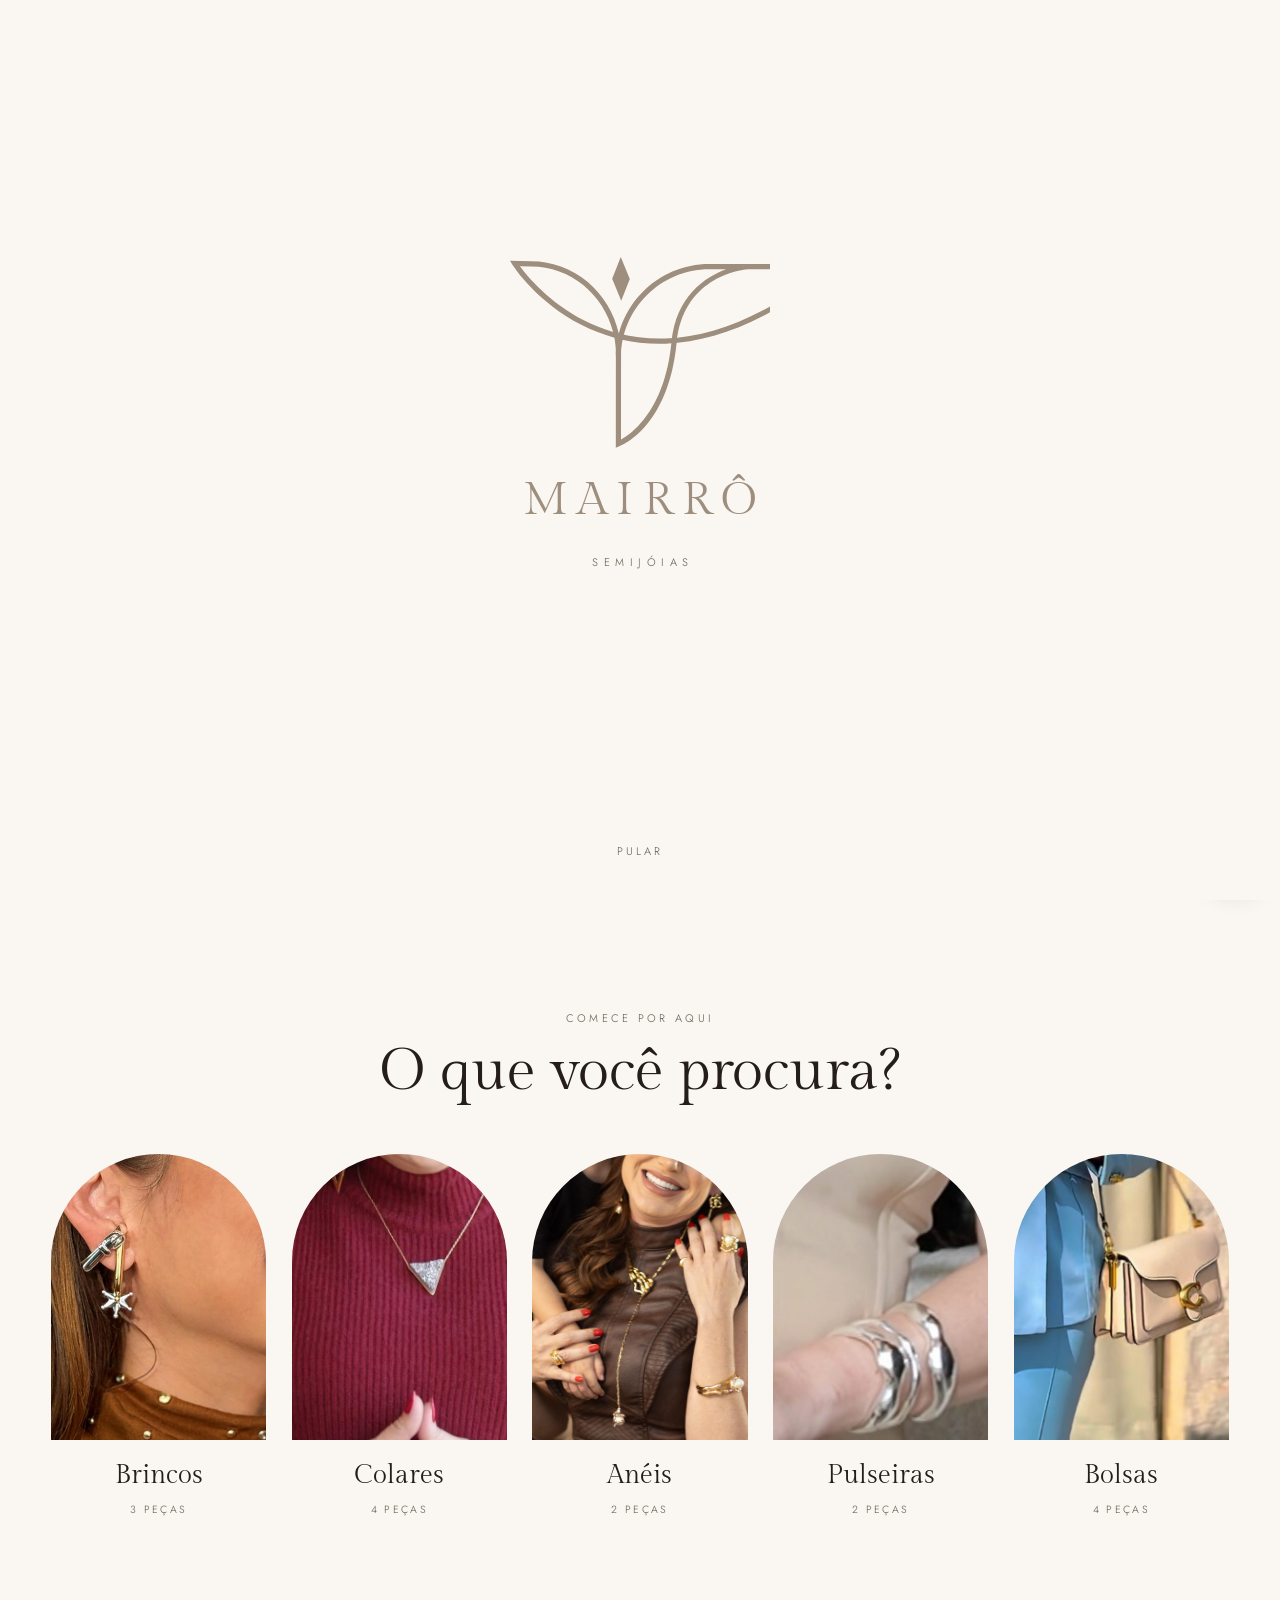
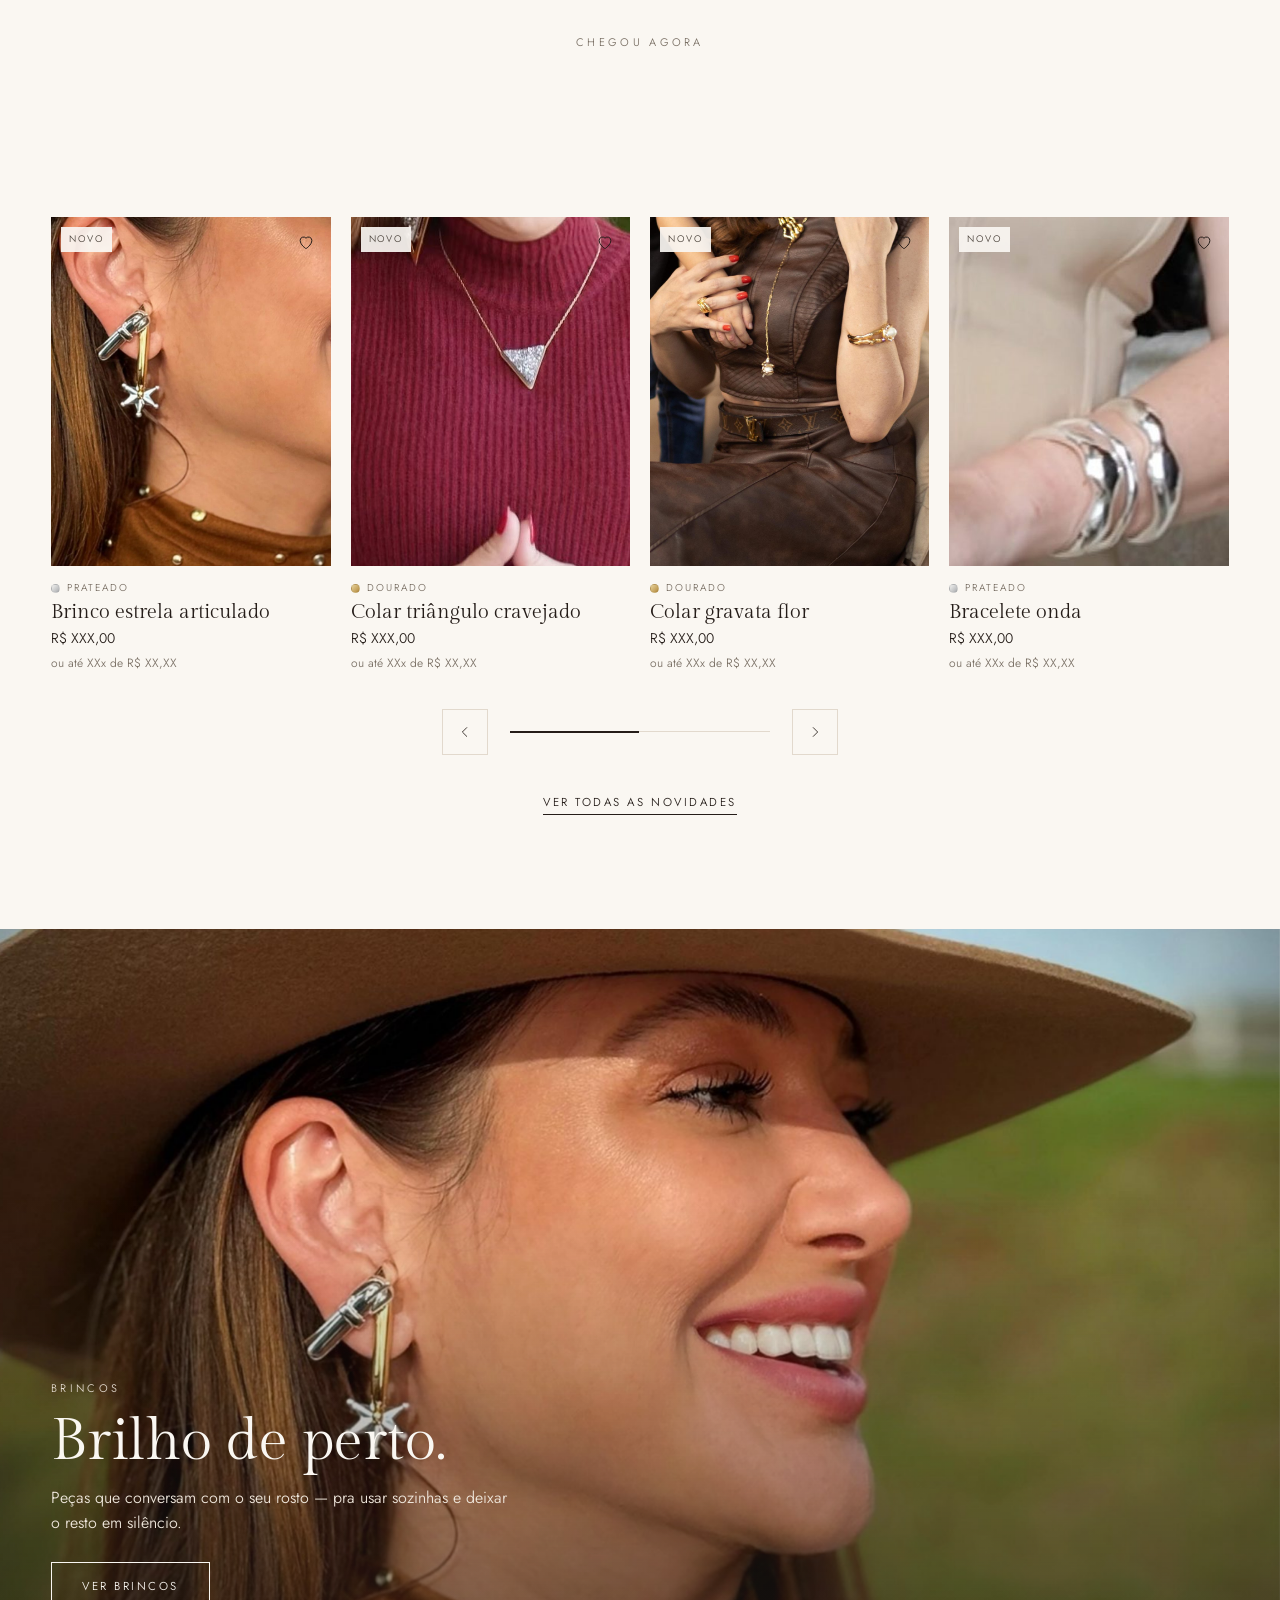
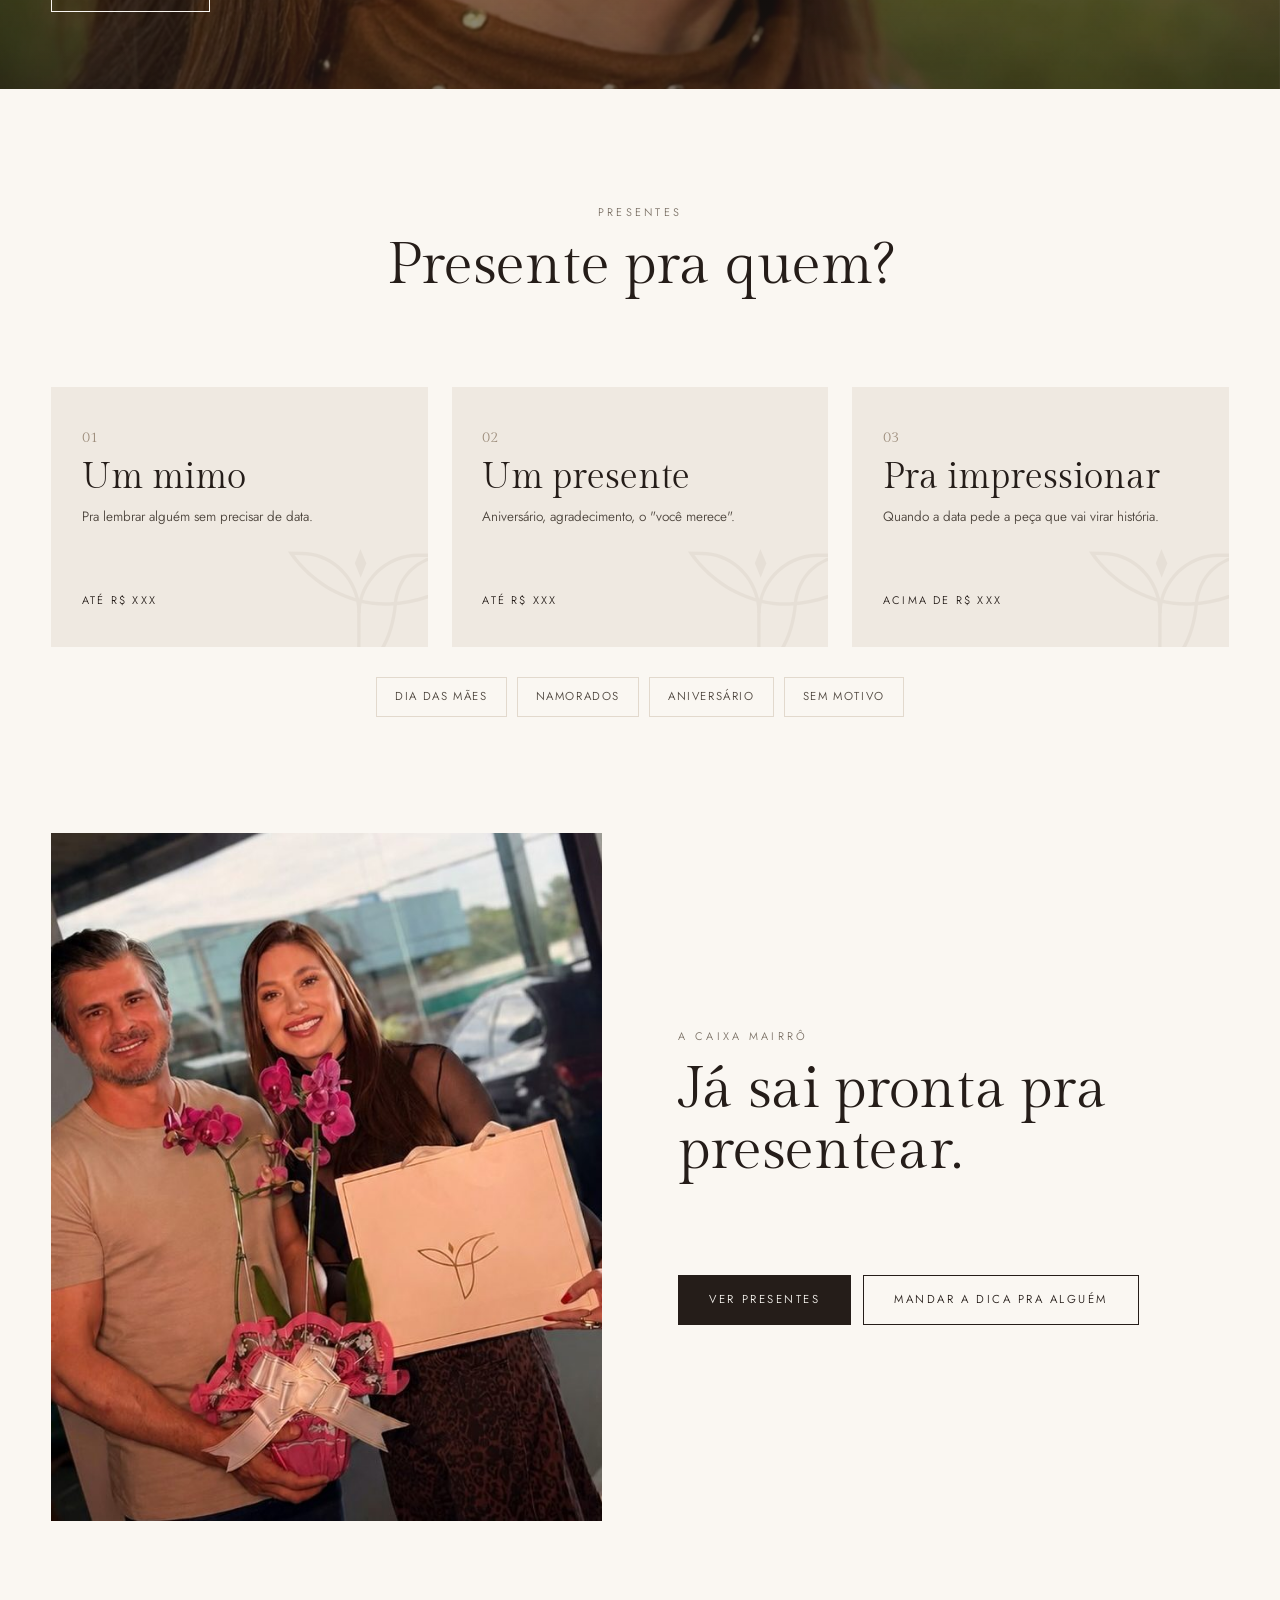
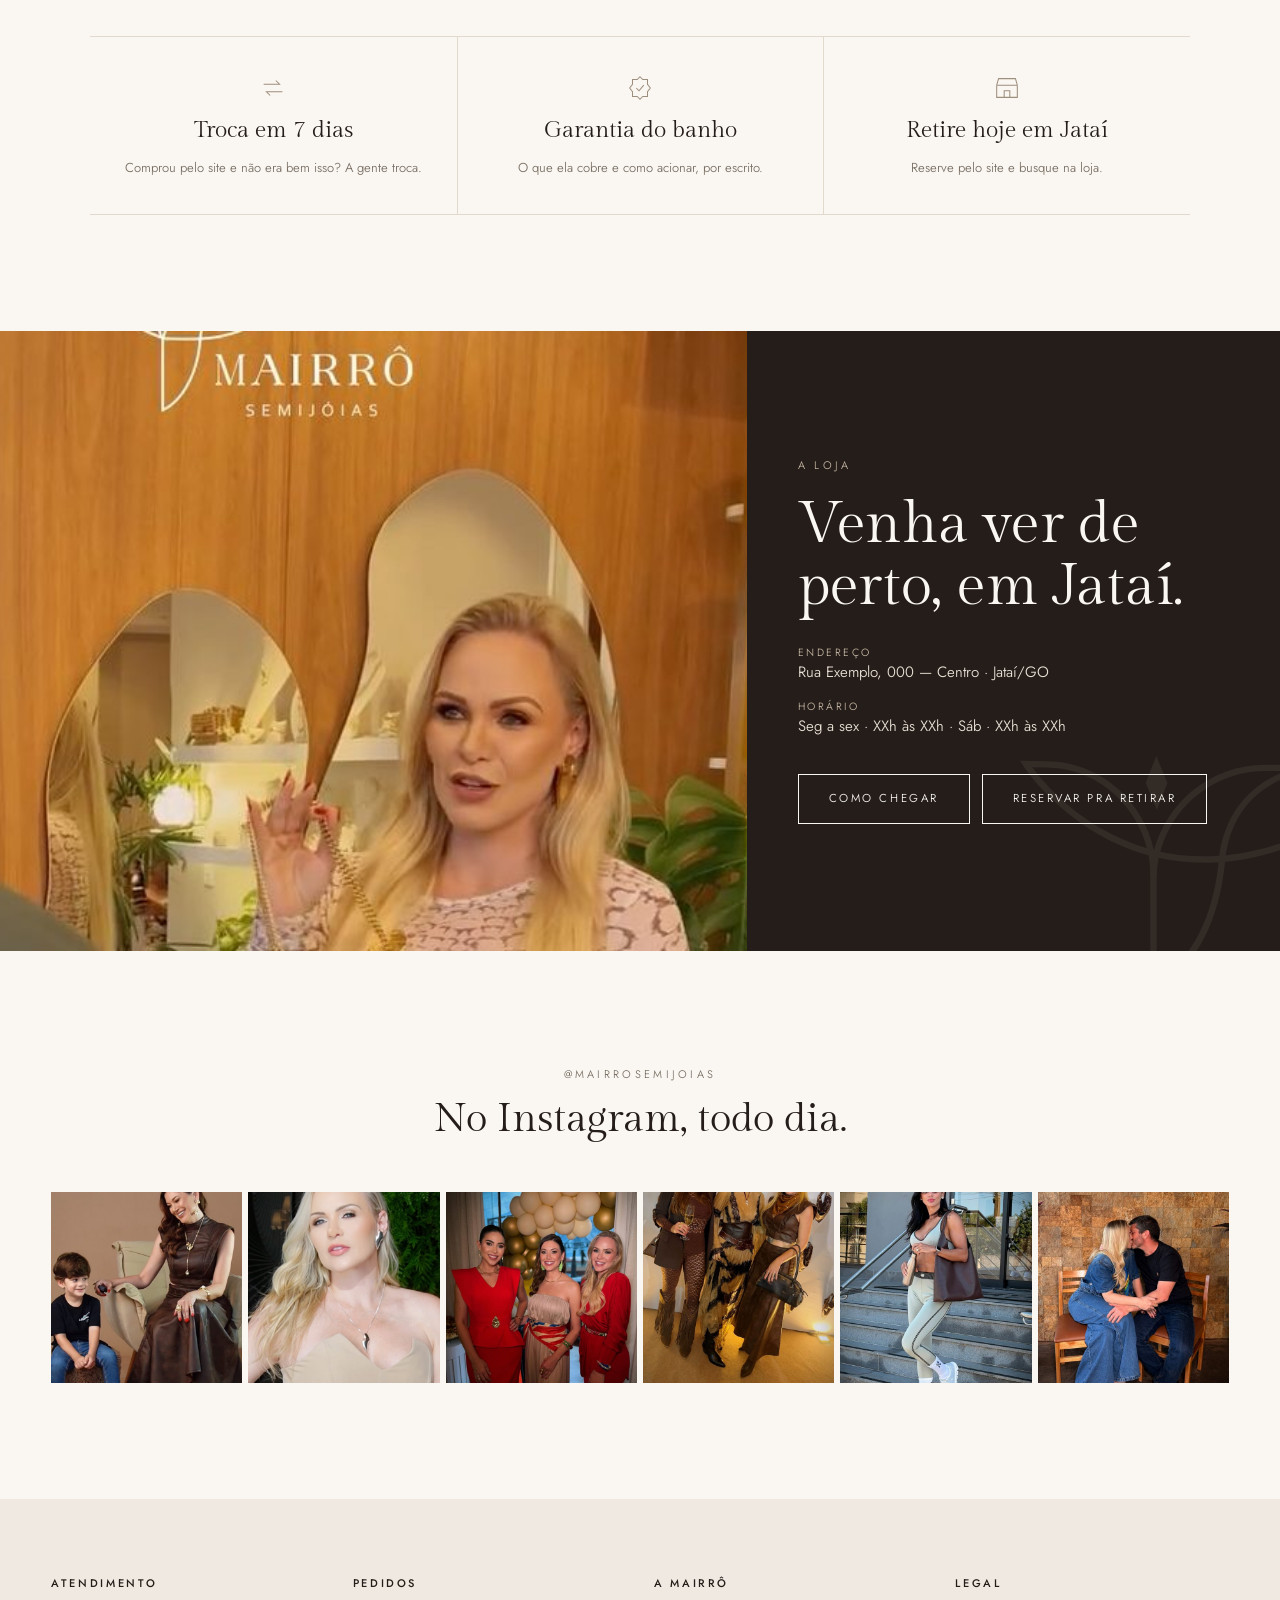
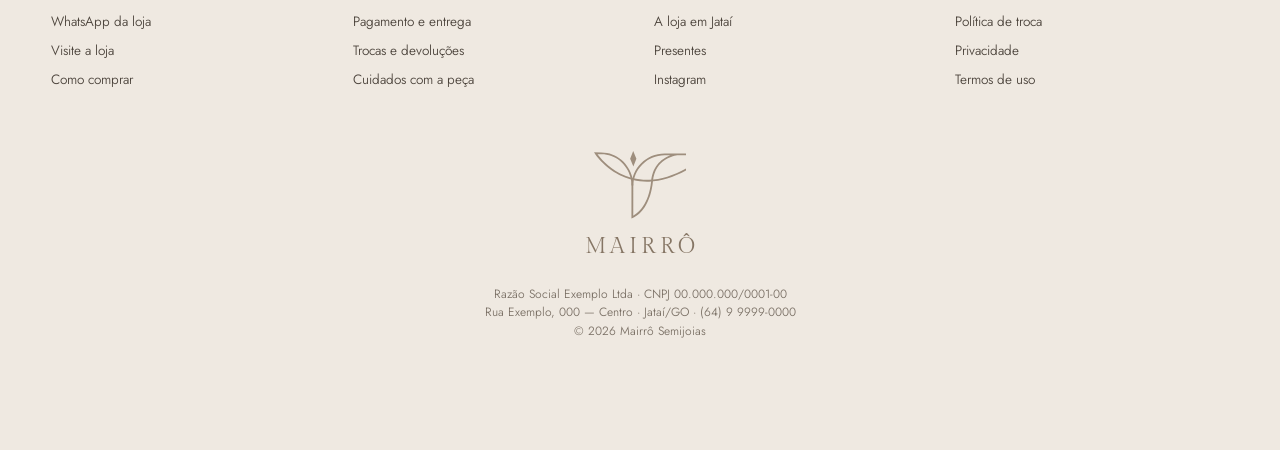
==== commit ddabb16b: "previa v3 @ 98325d486a7e Pasta previa_v3_2026-09-25, sem CNAME, com noindex." ====
--- a/v3/index.html
+++ b/v3/index.html
@@ -3,7 +3,7 @@
 <head>
 <meta charset="utf-8">
 <meta name="robots" content="noindex, nofollow">
-<meta name="previa-commit" content="c50f13db6a3b">
+<meta name="previa-commit" content="98325d486a7e">
 <meta name="viewport" content="width=device-width, initial-scale=1, viewport-fit=cover">
 <meta name="previa" content="ZELES · Mairrô · prévia v3 · 25/09/2026">
 <title>Mairrô Semijoias · Jataí</title>
--- a/v3/estilo.css
+++ b/v3/estilo.css
@@ -327,7 +327,8 @@
 .sanfona td{padding:7px 0;border-bottom:1px dashed var(--linha)}
 .sanfona td:first-child{color:var(--texto-peq);width:44%}
 @media (max-width:860px){
-  .ficha{grid-template-columns:1fr;padding-top:10px}
+  /* 25/09/2026: minmax(0,1fr), nao 1fr - o 1fr (=minmax(auto,1fr)) crescia ate a galeria que rola de lado e a ficha abria com 413 px num celular de 390 */
+  .ficha{grid-template-columns:minmax(0,1fr);padding-top:10px}
   .galeria{grid-template-columns:none;grid-auto-flow:column;grid-auto-columns:88%;overflow-x:auto;scroll-snap-type:x mandatory;
     margin:0 calc(var(--lado)*-1);padding:0 var(--lado);scrollbar-width:none}
   .galeria::-webkit-scrollbar{display:none}
